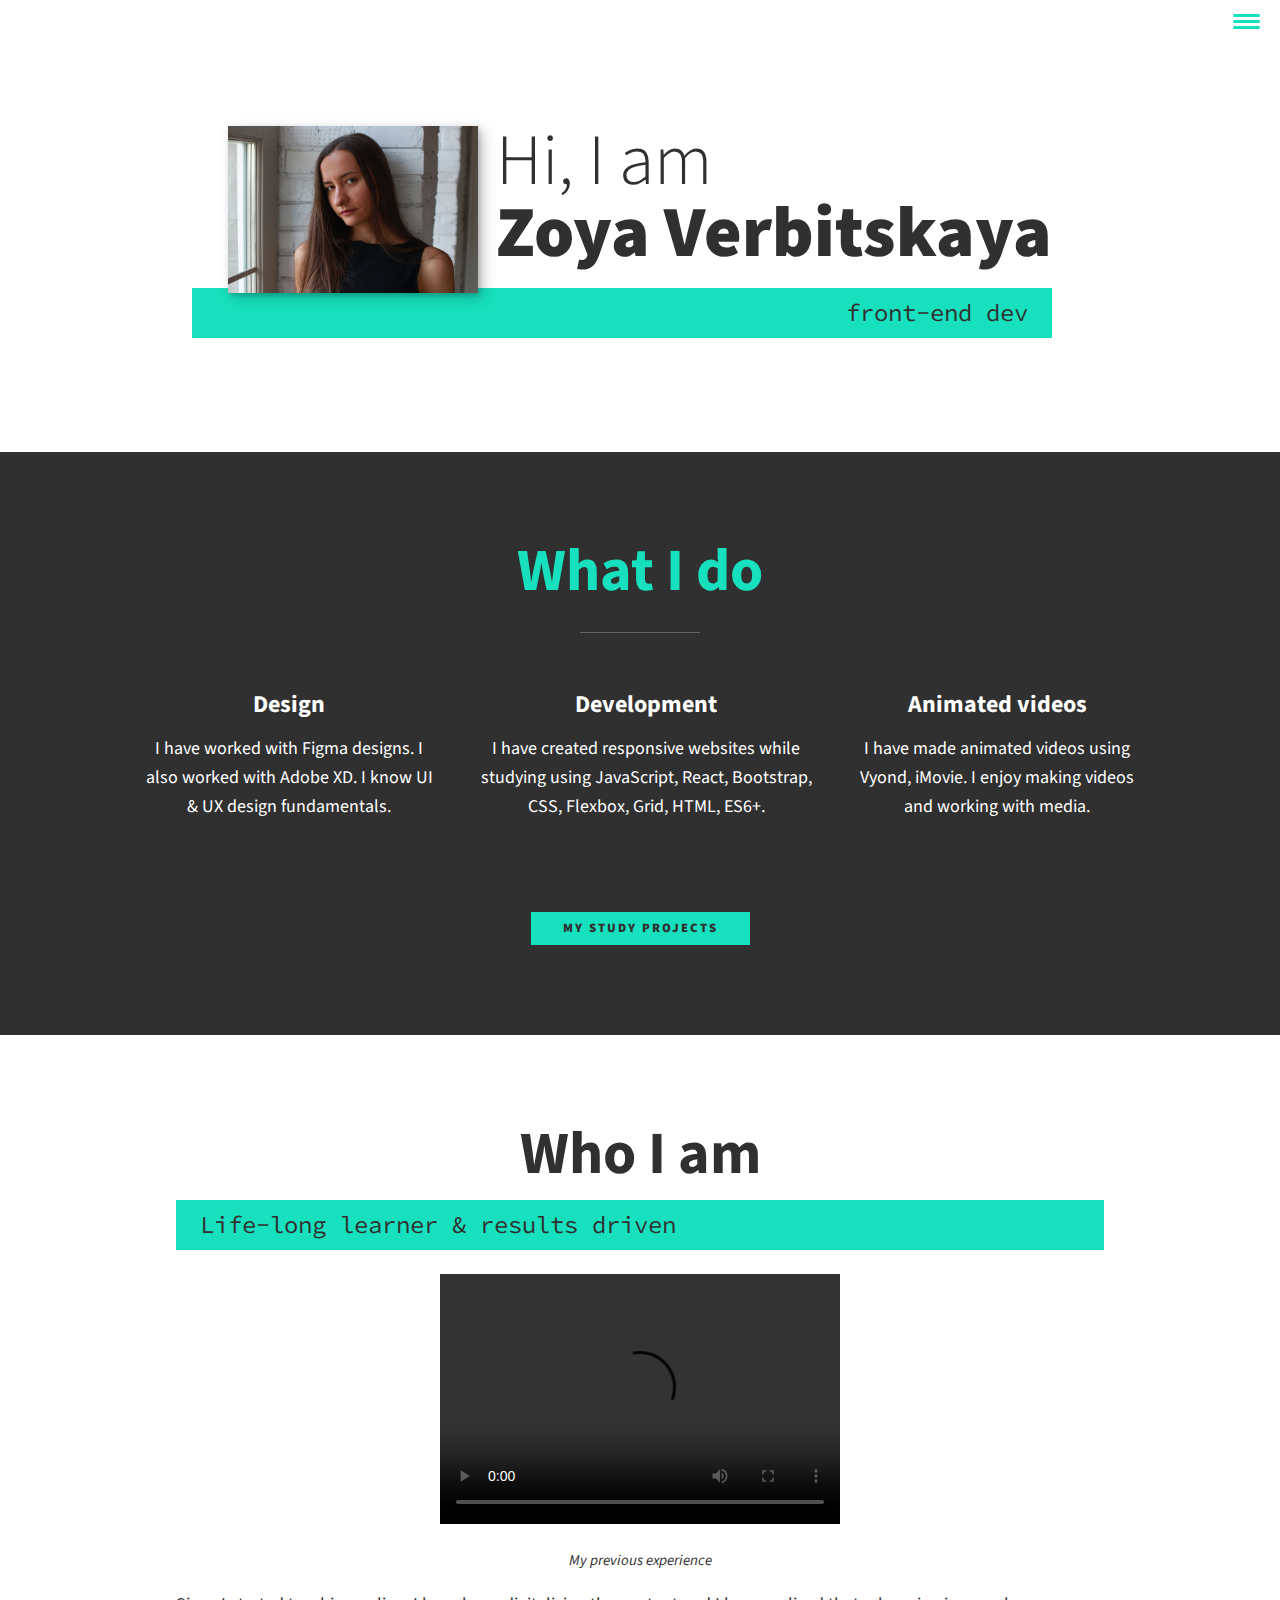
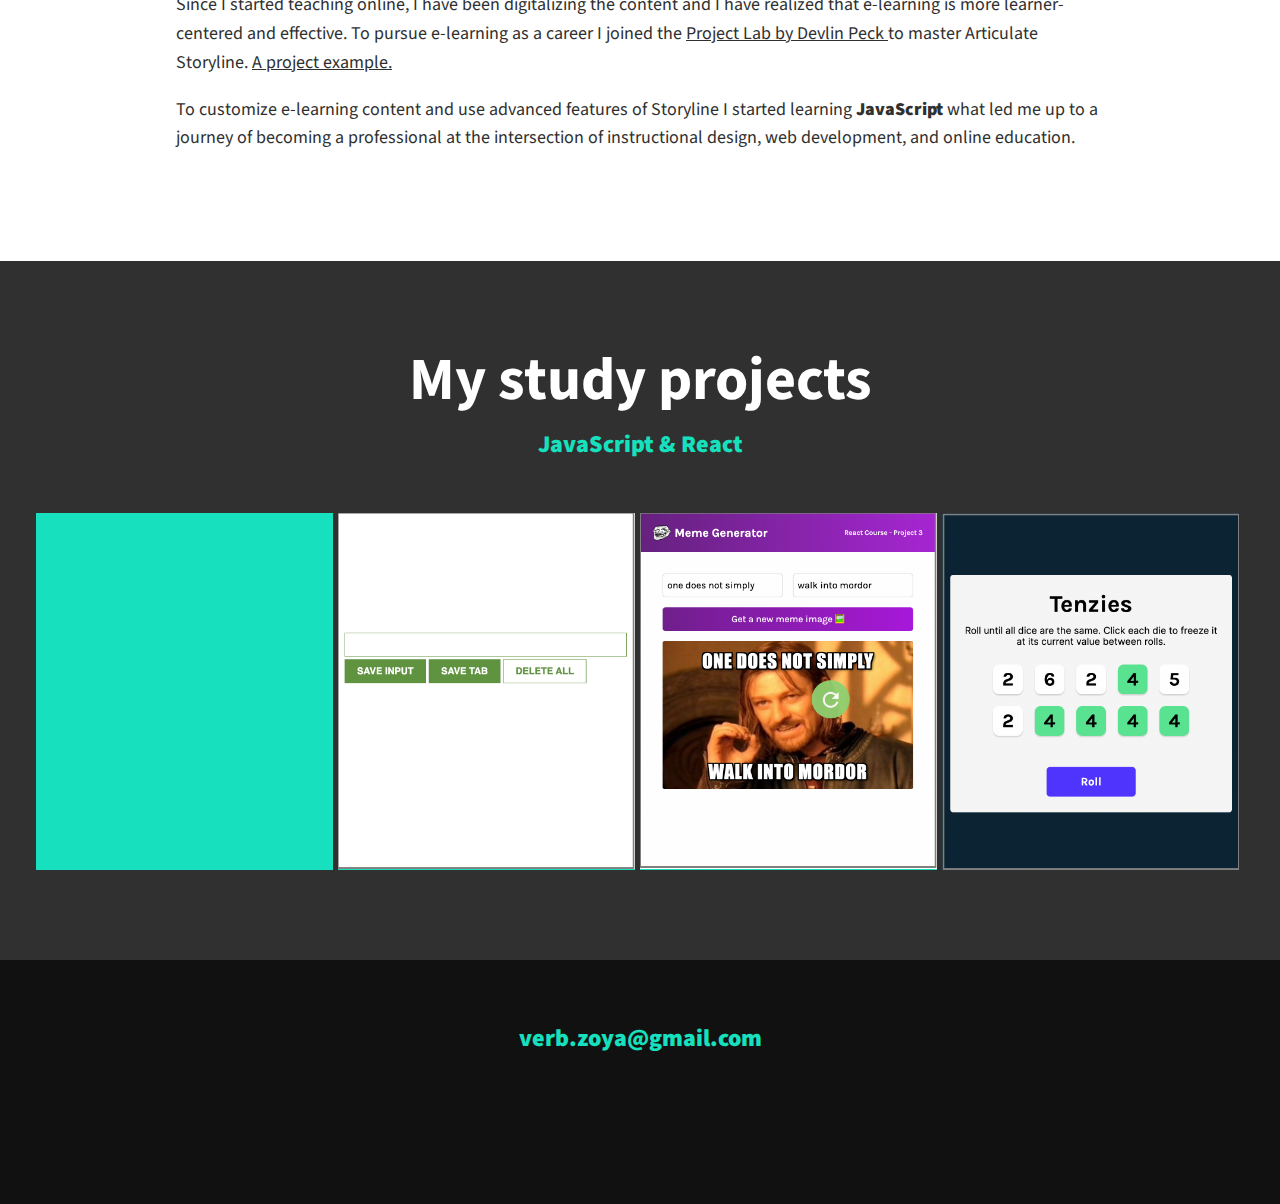
==== index.html @ 71dd4441 "add main project functionality" ====
<!DOCTYPE html>
<html lang="ru">
    <head><link rel="stylesheet" href="https://cdnjs.cloudflare.com/ajax/libs/normalize/8.0.1/normalize.css">
        <meta charset="UTF-8">
        <meta name="viewport" content="width=device-width, initial-scale=1.0">
        <title>DevZoya Portfolio Website</title>
        <link rel="stylesheet" href="https://cdnjs.cloudflare.com/ajax/libs/normalize/7.0.0/normalize.min.css">
        <link rel="stylesheet" href="https://cdnjs.cloudflare.com/ajax/libs/font-awesome/5.11.2/css/all.css" integrity="sha256-46qynGAkLSFpVbEBog43gvNhfrOj+BmwXdxFgVK/Kvc=" crossorigin="anonymous" />  
        
        <!-- Google fonts -->
        <link href="https://fonts.googleapis.com/css?family=Source+Code+Pro:400,900|Source+Sans+Pro:300,900&display=swap" rel="stylesheet">
        
        <link rel="stylesheet" href="css/style.css">

    </head>
    <body>
        <header>
            <div class="logo">
                <img src="" alt="">
            </div>
            <button class="nav-toggle" aria-label="toggle navigation">
                <span class="hamburger"></span>
            </button>
            <nav class="nav">
                <ul class="nav__list">
                    <li class="nav__item"><a href="#home" class="nav__link">Main</a></li>
                    <li class="nav__item"><a href="#services" class="nav__link">What I do</a></li>
                    <li class="nav__item"><a href="#about" class="nav__link">Who I am </a></li>
                    <li class="nav__item"><a href="#work" class="nav__link">My study projects</a></li>
                </ul>
            </nav>
        </header>
        
        <!-- Introduction -->
        <section class="intro" id="home">
            <h1 class="section__title section__title--intro">
                Hi, I am <strong> Zoya Verbitskaya</strong>
            </h1>
            <p class="section__subtitle section__subtitle--intro"> front-end dev</p>
            <img src="img/zoya-01.JPEG" alt="a picture of Zoya" class="intro__img">
        </section>
  
        
        <!-- My services -->
        <section class="my-services" id="services">
            <h2 class="section__title section__title--services">What I do</h2>
            <div class="services">
                <div class="service">
                    <h3>Design</h3>
                    <p> I have worked with Figma designs. I also worked with Adobe XD. I know UI & UX design fundamentals.</p>
                </div> <!-- / service -->
                
                <div class="service">
                    <h3>Development</h3>
                    <p>I have created responsive websites while studying using JavaScript, React, Bootstrap, CSS, Flexbox, Grid, HTML, ES6+.</p>
                </div> <!-- / service -->
                
                <div class="service">
                    <h3>Animated videos</h3>
                    <p>I have made animated videos using Vyond, iMovie. I enjoy making videos and working with media. </p>
                </div> <!-- / service -->
            </div> <!-- / services -->
            
            <a href="#work" class="btn">My study projects</a>
        </section>
        
        
        <!-- About me -->
        <section class="about-me" id="about">
           <h2 class="section__title section__title--about">Who I am</h2>
           <p class="section__subtitle section__subtitle--about">Life-long learner & results driven  </p>
            
          <div class="video__container">
            <video class="video__item" width="400" height="250" controls>
            <source src="img/career-timeline.mp4" type="video/mp4">
          </video> 
        <p class="section__capture">  My previous experience</p>
          </div>

  
           <div class="about-me__body">
              <p >
                Since I started teaching online, I have been digitalizing the content and I have realized that e-learning is more learner-centered and effective. To pursue e-learning as a career I joined the <a class="link" href="https://www.devlinpeck.com/storyline-project-lab">Project Lab by Devlin Peck </a> to master Articulate Storyline. 
                <a class="link" href="https://zoyasprojects.s3.us-east-2.amazonaws.com/ADDIE+Custom+Menu+-+Storyline+output/story.html" target="blank"> A project example. </a> </p> 
               <p>
                To customize e-learning content and use advanced features of Storyline I started learning <strong>JavaScript</strong> what led me up to a journey of becoming a professional at the intersection of instructional design, web development, and online education.
            </p>
           </div>
           
                 </section>
        
        <!-- My Work -->
        <section class="my-work" id="work">
            <h2 class="section__title section__title--work">My study projects</h2>
            <p class="section__subtitle section__subtitle--work">JavaScript & React</p>
            
            <div class="portfolio">
                <!-- Portfolio item 01 -->
                <a href="portfolio-item.html" class="portfolio__item">
                    <img src="img/blackjack-01.png" alt="" class="portfolio__img">
                </a>
                
                <!-- Portfolio item 02 -->
                <a href="portfolio-item-second.html" class="portfolio__item">
                    <img src="img/extension-02.png" alt="" class="portfolio__img">
                </a>
                
                <!-- Portfolio item 03 -->
                <a href="portfolio-item-third.html" class="portfolio__item">
                    <img src="img/meme-03.png" alt="" class="portfolio__img">
                </a>
                
                <!-- Portfolio item 04 -->
                <a href="portfolio-item-forth.html" class="portfolio__item">
                    <img src="img/tenzies-04.png" alt="" class="portfolio__img">
                </a>
                
              </div>
        </section>
        
        
        <!-- Footer -->
        <footer class="footer">
           
         
            <a href="mailto:verb.zoya@gmail.com" class="footer__link">verb.zoya@gmail.com</a>
            <ul class="social-list">


               <!-- ADD LATER <li class="social-list__item">
                    <a class="social-list__link" href="https://linkedin.com">
                        <i class="fa-brands fa-linkedin-in"></i>
                    </a>
                </li> -->

                <li class="social-list__item">
                    <a class="social-list__link" href="https://github.com/stars/verbitskayaZoya/lists/study-projects" target="blank">
                        <i class="fab fa-github"></i>
                    </a>
                </li>
            </ul>
        </footer>
        
        
        <script src="js/index.js"></script>
        
    </body>
</html>
---- css/style.css ----
*,
*::before,
*::after {
    box-sizing: border-box;
}

/* Custom Properties, update these for your own design */

:root {
    --ff-primary: 'Source Sans Pro', sans-serif;
    --ff-secondary: 'Source Code Pro', monospace;
    
    --fw-reg: 300;
    --fw-bold: 900;
    
    --clr-light: #fff;
    --clr-dark: #303030;
    --clr-accent: #16e0bd;
    
    --fs-h1: 3rem;
    --fs-h2: 2.25rem;
    --fs-h3: 1.25rem;
    --fs-body: 1rem;
    
    --bs: 0.25em 0.25em 0.75em rgba(0,0,0,.25),
          0.125em 0.125em 0.25em rgba(0,0,0,.15);
}

@media (min-width: 800px) {
    :root {
        --fs-h1: 4.5rem;
        --fs-h2: 3.75rem;
        --fs-h3: 1.5rem;
        --fs-body: 1.125rem;
    }
}

/* General styles */

/* endable this to add smooth scrolling */
/* html {
    scroll-behavior: smooth;
} */


body {
    background: var(--clr-light);
    color: var(--clr-dark);
    margin: 0;
    font-family: var(--ff-primary);
    font-size: var(--fs-body);
    line-height: 1.6;
}

section {
    padding: 5em 2em;
}

img {
    display: block;
    max-width: 100%;
}

strong { font-weight: var(--fw-bold) }

:focus {
    outline: 3px solid var(--clr-accent);
    outline-offset: 3px;
}

.link:link, .link:visited {
    color: var(--clr-dark);
}
.link:hover {
    color: var(--clr-accent);
}

.link__title:link, .link__title:visited {
    color: var(--clr-dark)
}
.link__title:hover {
        color: var(--clr-light)
}

/* Buttons */

.btn {
    display: inline-block;
    padding: .5em 2.5em;
    background: var(--clr-accent);
    color: var(--clr-dark);
    text-decoration: none;
    cursor: pointer;
    font-size: .8rem;
    text-transform: uppercase;
    letter-spacing: 2px;
    font-weight: var(--fw-bold);
    transition: transform 200ms ease-in-out;
}

.btn:hover {
    transform: scale(1.1);
}

/* Typography */

h1,
h2,
h3 {
    line-height: 1;
    margin: 0;
}

h1 { font-size: var(--fs-h1) }
h2 { font-size: var(--fs-h2) }
h3 { font-size: var(--fs-h3) }


.section__title {
    margin-bottom: .25em;
    
}

.section__title--intro {
    font-weight: var(--fw-reg);
}

.section__title--intro strong {
    display: block;
}

.section__subtitle {
    margin: 0;
    font-size: var(--fs-h3);
}

.section__subtitle--intro,
.section__subtitle--about {
    background: var(--clr-accent);
    padding: .25em 1em;
    font-family: var(--ff-secondary);
    margin-bottom: 1em;
}

.section__subtitle--work {
    color: var(--clr-accent);
    font-weight: var(--fw-bold);
    margin-bottom: 2em;
}

/* header */

header {
    display: flex;
    justify-content: space-between;
    padding: 1em;
}

.logo {
    max-width: 100px;
}

.nav {
    position: fixed;
    background: var(--clr-dark);
    color: var(--clr-light);
    top: 0;
    bottom: 0;
    left: 0;
    right: 0;
    z-index: 100;
    
    transform: translateX(100%);
    transition: transform 250ms cubic-bezier(.5, 0, .5, 1);
}

.nav__list {
    list-style: none;
    display: flex;
    height: 100%;
    flex-direction: column;
    justify-content: space-evenly;
    align-items: center;
    margin: 0;
    padding: 0;
}

.nav__link {
    color: inherit;
    font-weight: var(--fw-bold);
    font-size: var(--fs-h2);
    text-decoration: none;
}

.nav__link:hover {
    color: var(--clr-accent);
}

.nav-toggle {
    padding: .5em;
    background: transparent;
    border: 0;
    cursor: pointer;
    position: absolute;
    right: 1em;
    top: 1em;
    z-index: 1000;
}

.nav-open .nav {
    transform: translateX(0);
}

.nav-open .nav-toggle {
    position: fixed;
}

.nav-open .hamburger {
    transform: rotate(.625turn);
}

.nav-open .hamburger::before {
    transform: rotate(90deg) translateX(-6px);
}

.nav-open .hamburger::after {
    opacity: 0;
}






.hamburger {
    display: block;
    position: relative;
}

.hamburger,
.hamburger::before,
.hamburger::after {
    background: var(--clr-accent);
    width: 2em;
    height: 3px;
    border-radius: 1em;
    transition: transform 250ms ease-in-out;
}


.hamburger::before,
.hamburger::after {
    content: '';
    position: absolute;
    left: 0;
    right: 0;
}

.hamburger::before { top: 6px; }
.hamburger::after { bottom: 6px; }


/*  Intro section  */

.intro {
    position: relative;
}

.intro__img {
    box-shadow: var(--bs);
}

.section__subtitle--intro {
    display: inline-block;
}

@media (min-width: 600px) {
    .intro {
        display: grid;
        width: min-content;
        margin: 0 auto;
        grid-column-gap: 1em;
        grid-template-areas: 
            "img title"
            "img subtitle";
        grid-template-columns: min-content max-content;
    }
    
    .intro__img {
        grid-area: img;
        min-width: 250px;
        position: relative;
        z-index: 2;
    }    
    
    .section__subtitle--intro {
        align-self: start;
        grid-column: -1 / 1;
        grid-row: 2;
        text-align: right;
        position: relative;
        left: -1.5em;
        width: calc(100% + 1.5em);
    }
}



/*  My services section  */

.my-services {
    background-color: var(--clr-dark);
    background-image: url(../img/services-bg.jpg);
    background-size: cover;
    /* background-blend-mode: multiply; */
    color: var(--clr-light);
    text-align: center;
}

.section__title--services {
    color: var(--clr-accent);
    position: relative;
}

.section__title--services::after {
    content: '';
    display: block;
    width: 2em;
    height: 1px;
    margin: 0.5em auto 1em;
    background: var(--clr-light);
    opacity: 0.25;
}

.services {
    margin-bottom: 4em;
}

.service {
    max-width: 500px;
    margin: 0 auto;
}

@media (min-width: 800px) {
    .services {
        display: flex;
        max-width: 1000px;
        margin-left: auto;
        margin-right: auto;
    }
    
    .service + .service {
        margin-left: 2em;
    }
}


.about-me {
    max-width: 1000px;
    margin: 0 auto;
}


 
/*@media (min-width: 600px) {
    .about-me {
        display: grid;
        grid-template-columns: 1fr 200px 200px;
        grid-template-areas: 
            "title title title"
            "subtitle subtitle subtitle"
            "img img img"
            "text text text";
        grid-column-gap: 2em;
        
    }
} 
    
   
    .section__title--about {
       grid-area: title;
    }
    
    .section__subtitle--about {
        grid-column: 1 / -1;
        grid-row: 2;
        position: relative;
        left: -1em;
        width: calc(100% + 2em);
        padding-left: 1em;
        padding-right: calc(200px + 4em);
    }
    
    .about-me__body {
        grid-area: text;

    }

    .video {
        grid-area: img;
        position: relative;
        z-index: 2;
    } */

    .section__title--about {
        text-align: center;
    }
     
    .video__container {
    text-align: center;
    
}
    .video__item {
        transition: 
            transform 750ms cubic-bezier(.5, 0, .5, 1),
        
    }
    
    .video__item:focus {
        position: relative;
        z-index: 2;
    }
    
    
    .video__item:hover,
    .video__item:focus .video__item {
        transform: scale(1.2);
        margin-top: 50px;
        margin-bottom: 50px;
       
    }


.section__capture {
    font-size: 15px;
    font-style: italic;
}

  
/* My Work */

.my-work {
    background-color: var(--clr-dark);
    color: var(--clr-light);
    text-align: center;    
}

.portfolio {
    display: grid;
    grid-template-columns: repeat(auto-fit, minmax(150px, 1fr));
    
    
}

.portfolio__item {
    background: var(--clr-accent);
    overflow: hidden;
    margin-right: 5px;
  
}

.portfolio__img {
    transition: 
        transform 750ms cubic-bezier(.5, 0, .5, 1),
        opacity 250ms linear;
}

.portfolio__item:focus {
    position: relative;
    z-index: 2;
}

.portfolio__img:hover,
.portfolio__item:focus .portfolio__img {
    transform: scale(1.2);
    opacity: .5;
}


/* footer */

.footer {
    background: #111;
    color: var(--clr-accent);
    text-align: center;
    padding: 2.5em 0;
    font-size: var(--fs-h3);

}

.footer a { 
    color: inherit;
    text-decoration: none;
}

.footer__link {
    font-weight: var(--fw-bold);
}

.footer__link:hover,
.social-list__link:hover {
    opacity: .7;
}

.footer__link:hover {
    text-decoration: underline;
}

.social-list {
    list-style: none;
    display: flex;
    justify-content: center;
    margin: 2em 0 0;
    padding: 0;
}

.social-list__item {
    margin: 0 .5em;
}

.social-list__link {
    padding: .5em;
}


/* Individual portfolio item styles */

.portfolio-item-individual {
    padding: 0 2em 2em;
    max-width: 1000px;
    margin: 0 auto;
    display: flex;
    flex-direction: column;
    align-items: center;
   
    
}

.portfolio-item-individual p {
    max-width: 600px;
    margin-left: auto;
    margin-right: auto;
}
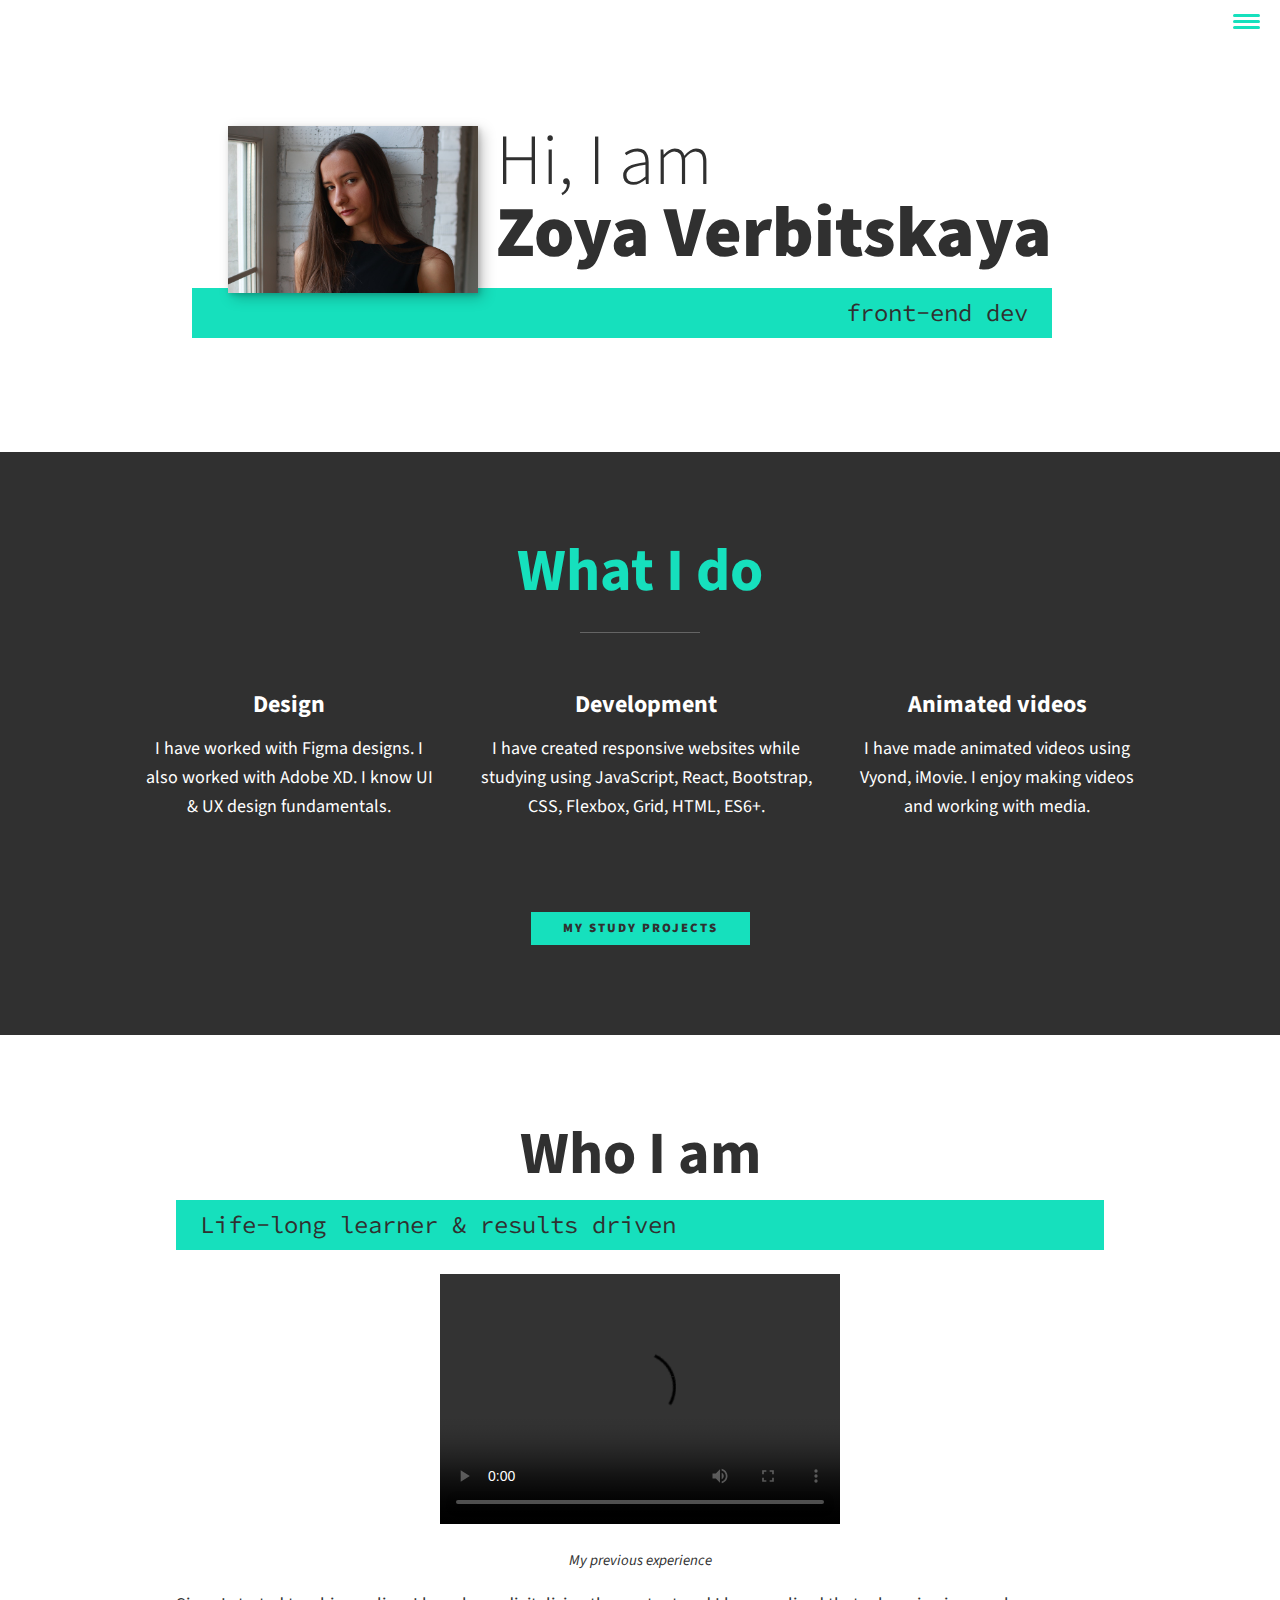
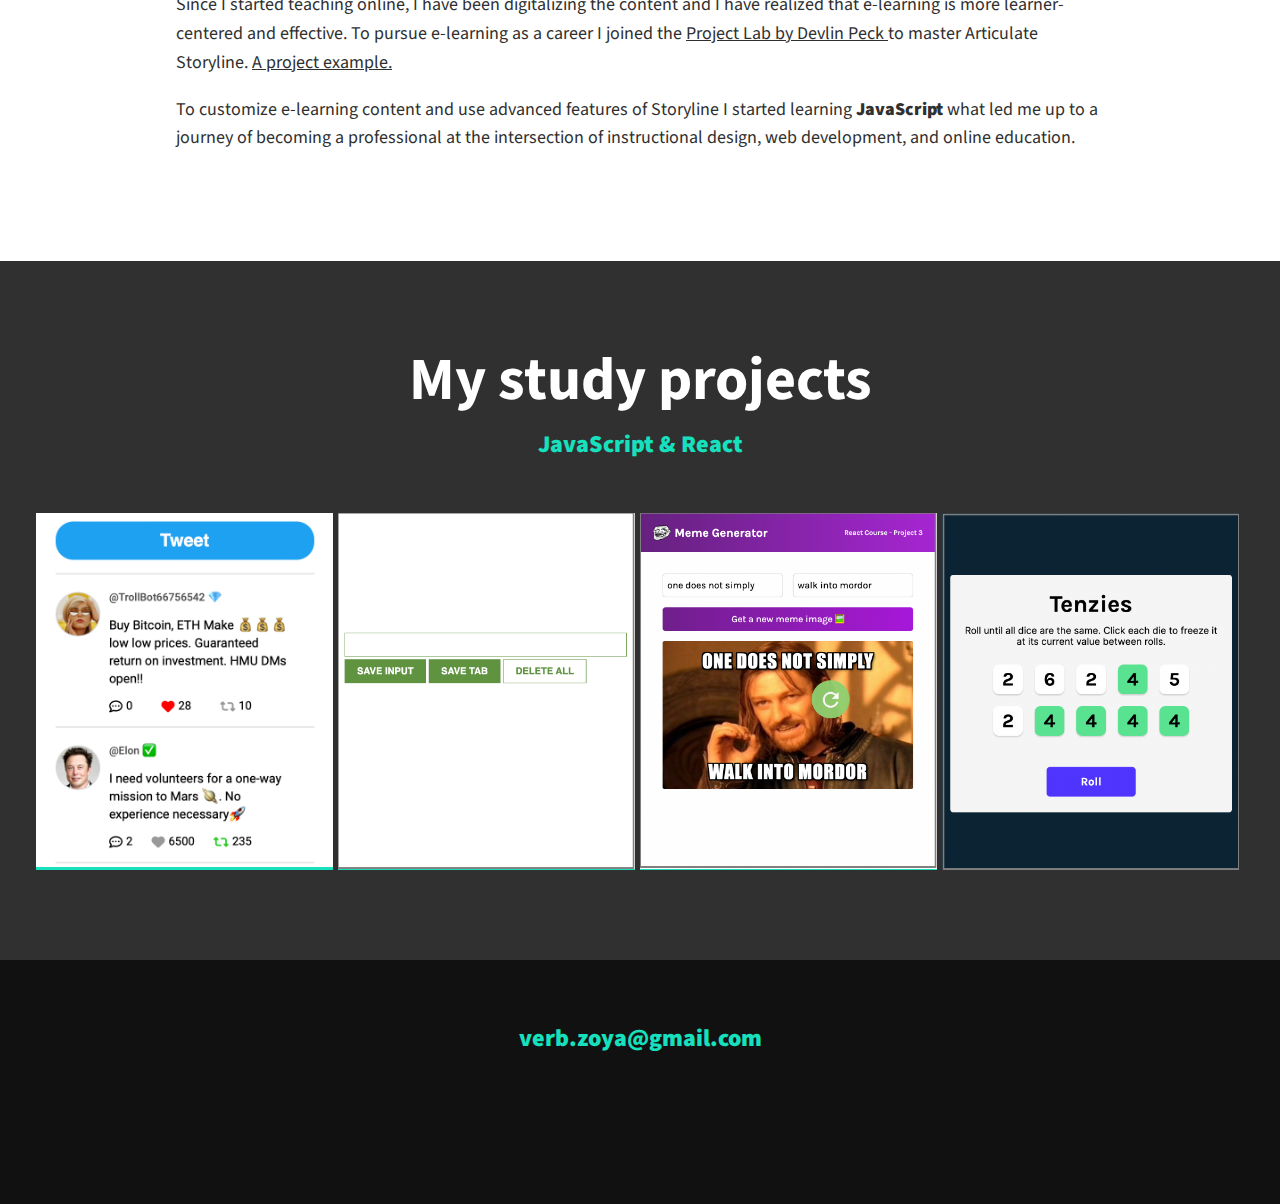
==== commit d6665aa7: "fix img path" ====
--- a/index.html
+++ b/index.html
@@ -97,7 +97,7 @@
             <div class="portfolio">
                 <!-- Portfolio item 01 -->
                 <a href="portfolio-item.html" class="portfolio__item">
-                    <img src="img/blackjack-01.png" alt="" class="portfolio__img">
+                    <img src="img/twimba-01.png" alt="" class="portfolio__img">
                 </a>
                 
                 <!-- Portfolio item 02 -->
